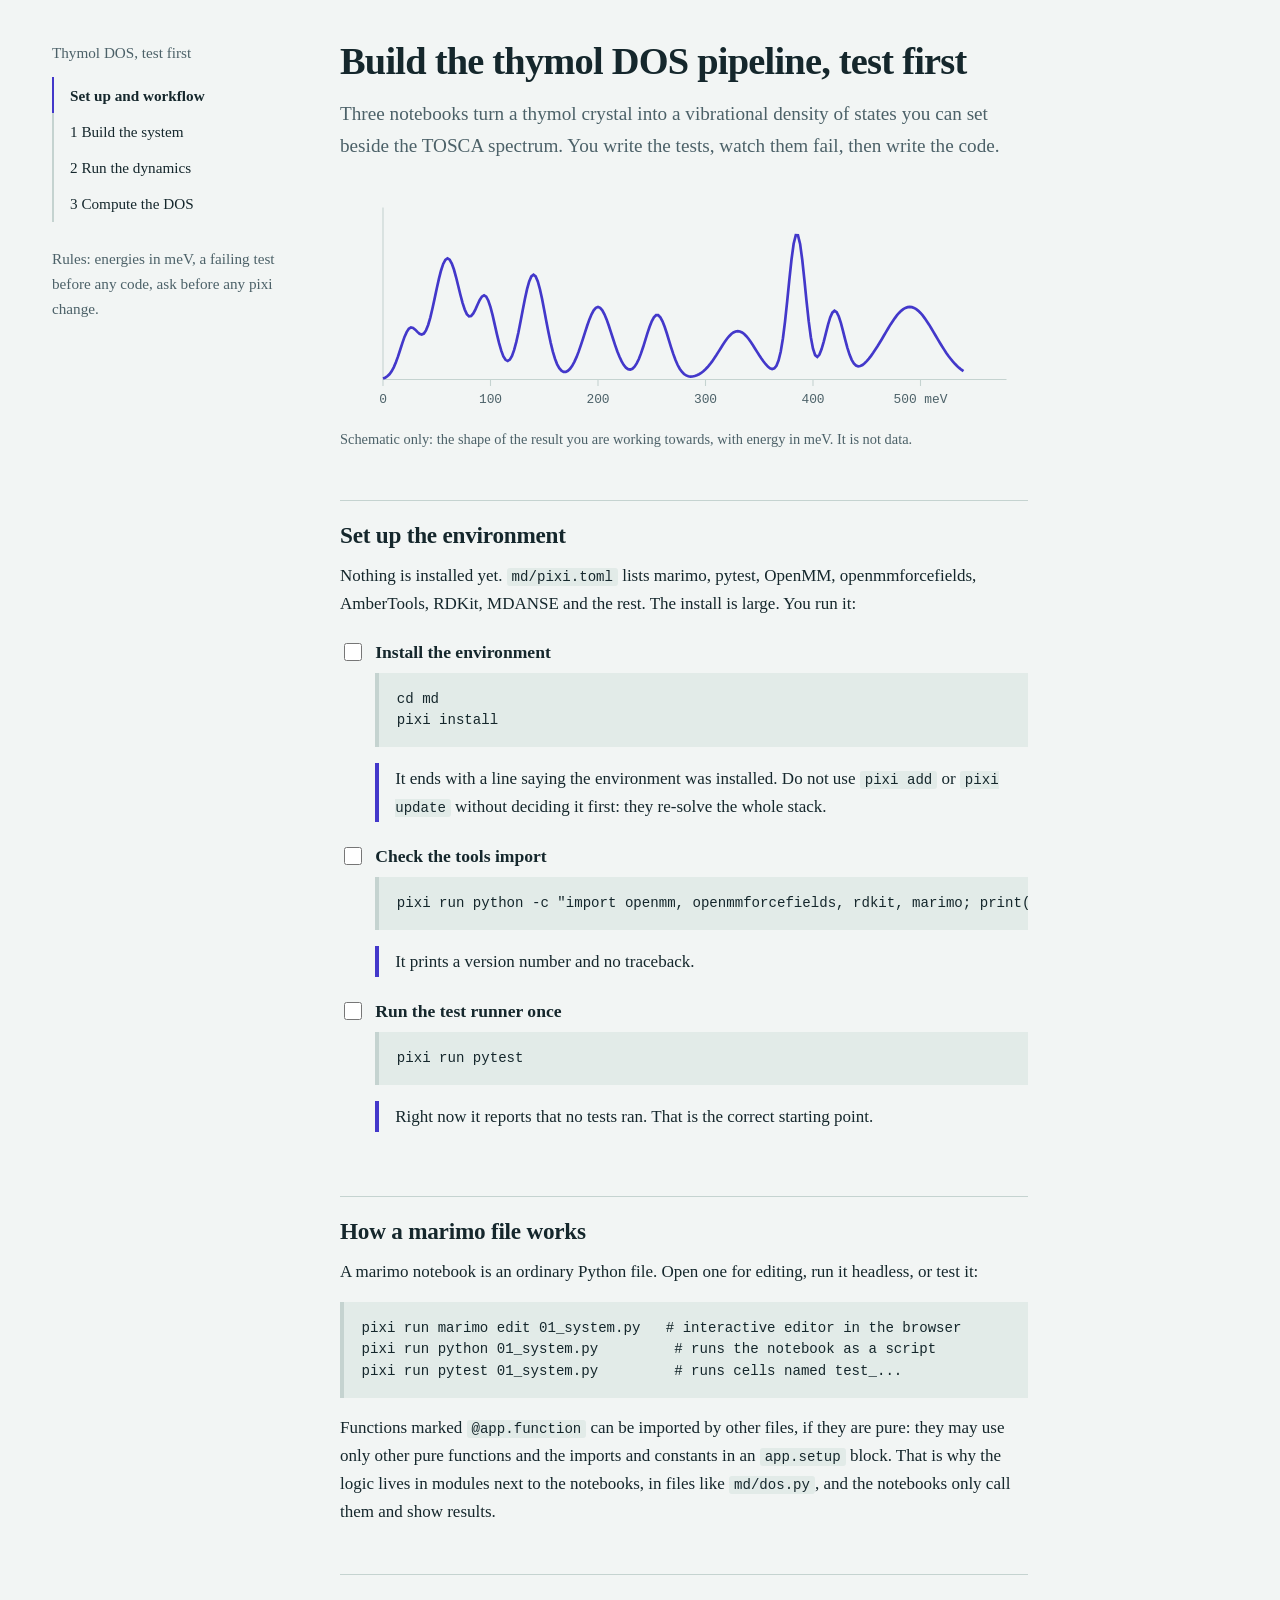
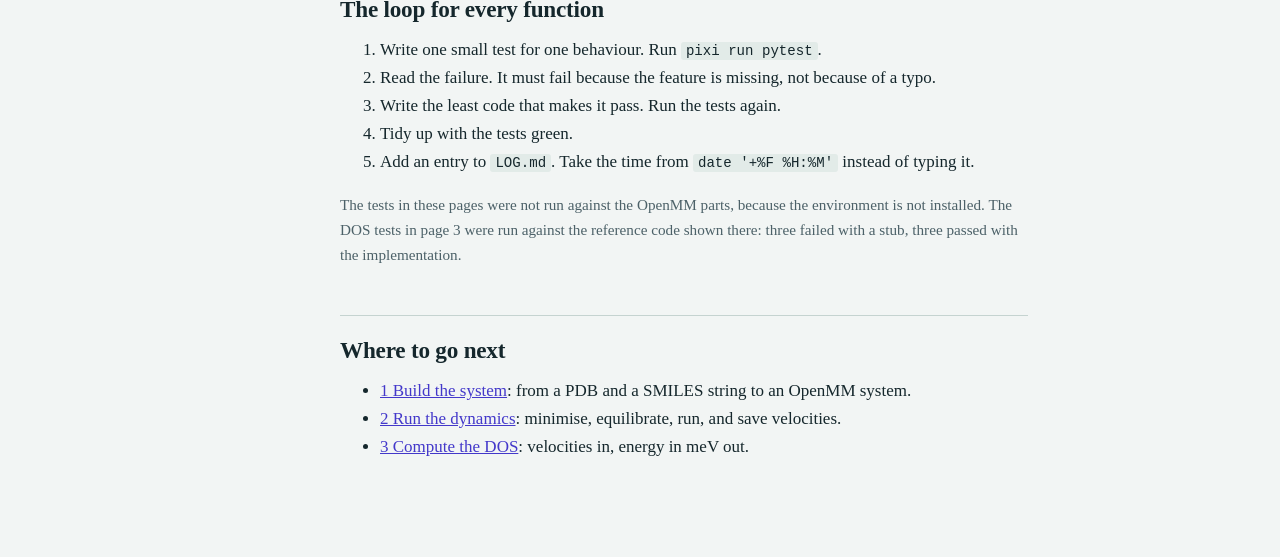
==== docs/tutorials/index.html @ 717a7f6c "Add pytest (solved), MD design spec, empty marimo notebooks, tutorials Co-Authored-By: Claude Sonnet" ====
<!doctype html>
<html lang="en"><head><meta charset="utf-8"><meta name="viewport" content="width=device-width,initial-scale=1">
<title>Thymol DOS, test first</title><link rel="stylesheet" href="tutorial.css"></head>
<body><div class="shell"><nav class="rail" aria-label="Tutorial pages"><p>Thymol DOS, test first</p><ol>
<li><a href="index.html" aria-current="page">Set up and workflow</a></li>
<li><a href="01_system.html">1 Build the system</a></li>
<li><a href="02_run.html">2 Run the dynamics</a></li>
<li><a href="03_dos.html">3 Compute the DOS</a></li></ol>
<p>Rules: energies in meV, a failing test before any code, ask before any pixi change.</p></nav>
<main><h1>Build the thymol DOS pipeline, test first</h1>
<p class="lead">Three notebooks turn a thymol crystal into a vibrational density of states you can set beside the TOSCA spectrum. You write the tests, watch them fail, then write the code.</p>
<figure><svg viewBox="0 0 640 220" role="img" aria-label="Schematic density of states: intensity against energy in meV, with several peaks">
<rect x="0" y="0" width="640" height="220" fill="none"/>
<g stroke="var(--rule)" stroke-width="1" fill="none"><path d="M40 20V180H620"/>
<path d="M40 180v6M140 180v6M240 180v6M340 180v6M440 180v6M540 180v6"/></g>
<g fill="var(--muted)" font-size="12" font-family="ui-monospace,monospace" text-anchor="middle">
<text x="40" y="202">0</text><text x="140" y="202">100</text><text x="240" y="202">200</text><text x="340" y="202">300</text><text x="440" y="202">400</text><text x="540" y="202">500 meV</text></g>
<path d="M40 179.0 L42 178.3 L44 177.0 L46 175.1 L48 172.4 L50 168.7 L52 164.0 L54 158.5 L56 152.3 L58 146.1 L60 140.4 L62 135.9 L64 132.8 L66 131.6 L68 132.0 L70 133.6 L72 135.7 L74 137.5 L76 138.2 L78 137.3 L80 134.3 L82 129.3 L84 122.4 L86 114.0 L88 104.8 L90 95.4 L92 86.4 L94 78.6 L96 72.5 L98 68.7 L100 67.3 L102 68.5 L104 72.1 L106 77.7 L108 84.9 L110 93.0 L112 101.2 L114 108.7 L116 114.9 L118 119.2 L120 121.2 L122 120.9 L124 118.6 L126 114.8 L128 110.2 L130 106.0 L132 102.9 L134 101.7 L136 102.9 L138 106.7 L140 112.7 L142 120.4 L144 129.2 L146 138.0 L148 146.2 L150 153.2 L152 158.5 L154 161.7 L156 162.7 L158 161.5 L160 158.0 L162 152.5 L164 145.0 L166 136.0 L168 125.9 L170 115.3 L172 105.1 L174 95.9 L176 88.7 L178 84.1 L180 82.5 L182 84.1 L184 88.7 L186 96.0 L188 105.1 L190 115.5 L192 126.2 L194 136.5 L196 145.9 L198 154.1 L200 160.7 L202 165.9 L204 169.5 L206 171.8 L208 172.9 L210 172.9 L212 171.9 L214 170.0 L216 167.3 L218 163.6 L220 159.2 L222 154.1 L224 148.3 L226 142.2 L228 135.9 L230 129.8 L232 124.1 L234 119.3 L236 115.6 L238 113.3 L240 112.5 L242 113.3 L244 115.6 L246 119.3 L248 124.1 L250 129.8 L252 135.9 L254 142.1 L256 148.2 L258 153.9 L260 158.9 L262 163.2 L264 166.6 L266 169.0 L268 170.4 L270 170.8 L272 170.0 L274 168.1 L276 165.0 L278 160.9 L280 155.7 L282 149.8 L284 143.4 L286 136.9 L288 130.9 L290 125.8 L292 122.2 L294 120.2 L296 120.2 L298 122.2 L300 125.9 L302 131.0 L304 137.0 L306 143.6 L308 150.1 L310 156.2 L312 161.7 L314 166.3 L316 170.0 L318 172.8 L320 174.9 L322 176.2 L324 177.0 L326 177.3 L328 177.2 L330 176.8 L332 176.1 L334 175.1 L336 173.9 L338 172.3 L340 170.5 L342 168.4 L344 166.0 L346 163.4 L348 160.5 L350 157.5 L352 154.3 L354 151.1 L356 147.9 L358 144.9 L360 142.1 L362 139.7 L364 137.7 L366 136.2 L368 135.3 L370 135.0 L372 135.3 L374 136.2 L376 137.7 L378 139.7 L380 142.1 L382 144.9 L384 147.9 L386 151.1 L388 154.3 L390 157.5 L392 160.5 L394 163.3 L396 165.8 L398 168.0 L400 169.5 L402 170.2 L404 169.6 L406 167.2 L408 162.2 L410 153.9 L412 141.8 L414 126.0 L416 107.1 L418 87.1 L420 68.4 L422 53.7 L424 45.7 L426 45.8 L428 53.9 L430 68.6 L432 87.4 L434 107.3 L436 125.7 L438 140.7 L440 151.3 L442 157.3 L444 158.9 L446 156.8 L448 151.7 L450 144.7 L452 136.8 L454 128.9 L456 122.3 L458 117.8 L460 116.0 L462 117.3 L464 121.4 L466 127.6 L468 135.2 L470 143.1 L472 150.5 L474 156.8 L476 161.7 L478 165.0 L480 167.0 L482 167.7 L484 167.4 L486 166.5 L488 164.9 L490 162.9 L492 160.6 L494 158.0 L496 155.2 L498 152.2 L500 149.1 L502 145.8 L504 142.5 L506 139.1 L508 135.7 L510 132.3 L512 129.0 L514 126.0 L516 123.1 L518 120.4 L520 118.1 L522 116.1 L524 114.6 L526 113.4 L528 112.7 L530 112.5 L532 112.7 L534 113.4 L536 114.6 L538 116.1 L540 118.1 L542 120.4 L544 123.1 L546 126.0 L548 129.0 L550 132.3 L552 135.7 L554 139.1 L556 142.5 L558 145.8 L560 149.1 L562 152.2 L564 155.3 L566 158.1 L568 160.7 L570 163.2 L572 165.4 L574 167.4 L576 169.2 L578 170.9 L580 172.3" fill="none" stroke="var(--signal)" stroke-width="2.5"/></svg><figcaption>Schematic only: the shape of the result you are working towards, with energy in meV. It is not data.</figcaption></figure>
<h2>Set up the environment</h2>
<p>Nothing is installed yet. <code>md/pixi.toml</code> lists marimo, pytest, OpenMM, openmmforcefields, AmberTools, RDKit, MDANSE and the rest. The install is large. You run it:</p>
<section class="step"><input type="checkbox" aria-label="Done: Install the environment"><div><h3>Install the environment</h3><pre class=""><code>cd md
pixi install</code></pre><p class="expect">It ends with a line saying the environment was installed. Do not use <code>pixi add</code> or <code>pixi update</code> without deciding it first: they re-solve the whole stack.</p></div></section>
<section class="step"><input type="checkbox" aria-label="Done: Check the tools import"><div><h3>Check the tools import</h3><pre class=""><code>pixi run python -c &quot;import openmm, openmmforcefields, rdkit, marimo; print(openmm.__version__)&quot;</code></pre><p class="expect">It prints a version number and no traceback.</p></div></section>
<section class="step"><input type="checkbox" aria-label="Done: Run the test runner once"><div><h3>Run the test runner once</h3><pre class=""><code>pixi run pytest</code></pre><p class="expect">Right now it reports that no tests ran. That is the correct starting point.</p></div></section>
<h2>How a marimo file works</h2>
<p>A marimo notebook is an ordinary Python file. Open one for editing, run it headless, or test it:</p>
<pre class=""><code>pixi run marimo edit 01_system.py   # interactive editor in the browser
pixi run python 01_system.py         # runs the notebook as a script
pixi run pytest 01_system.py         # runs cells named test_...</code></pre>
<p>Functions marked <code>@app.function</code> can be imported by other files, if they are pure: they may use only other pure functions and the imports and constants in an <code>app.setup</code> block. That is why the logic lives in modules next to the notebooks, in files like <code>md/dos.py</code>, and the notebooks only call them and show results.</p>
<h2>The loop for every function</h2>
<ol>
<li>Write one small test for one behaviour. Run <code>pixi run pytest</code>.</li>
<li>Read the failure. It must fail because the feature is missing, not because of a typo.</li>
<li>Write the least code that makes it pass. Run the tests again.</li>
<li>Tidy up with the tests green.</li>
<li>Add an entry to <code>LOG.md</code>. Take the time from <code>date '+%F %H:%M'</code> instead of typing it.</li>
</ol>
<p class="note">The tests in these pages were not run against the OpenMM parts, because the environment is not installed. The DOS tests in page 3 were run against the reference code shown there: three failed with a stub, three passed with the implementation.</p>
<h2>Where to go next</h2>
<ul><li><a href="01_system.html">1 Build the system</a>: from a PDB and a SMILES string to an OpenMM system.</li>
<li><a href="02_run.html">2 Run the dynamics</a>: minimise, equilibrate, run, and save velocities.</li>
<li><a href="03_dos.html">3 Compute the DOS</a>: velocities in, energy in meV out.</li></ul></main></div><script src="progress.js"></script></body></html>
---- docs/tutorials/tutorial.css ----
:root{--paper:#F2F5F4;--ink:#15272C;--rule:#C5D3D0;--code:#E2EBE8;--signal:#4338CA;--red:#B3261E;--green:#17794A;--muted:#4C6168}
@media (prefers-color-scheme:dark){:root{--paper:#101C20;--ink:#E3ECEA;--rule:#2F4349;--code:#18292E;--signal:#9A93FF;--red:#FF8A80;--green:#6FD3A0;--muted:#9DB3B8}}
*{box-sizing:border-box}
html{font-size:100%}
body{margin:0;background:var(--paper);color:var(--ink);font:1.0625rem/1.65 Charter,"Iowan Old Style","Palatino Linotype",Palatino,Georgia,serif}
a{color:var(--signal)}
a:focus-visible,summary:focus-visible,input:focus-visible{outline:3px solid var(--signal);outline-offset:2px}
.shell{display:grid;grid-template-columns:15rem minmax(0,1fr);max-width:76rem;margin:0 auto;gap:0 3rem;padding:0 1.25rem}
nav.rail{position:sticky;top:0;align-self:start;padding:2.5rem 0;font-size:.95rem}
nav.rail p{margin:0 0 .75rem;color:var(--muted)}
nav.rail ol{list-style:none;margin:0 0 1.5rem;padding:0;border-left:2px solid var(--rule)}
nav.rail li a{display:block;padding:.35rem 0 .35rem 1rem;margin-left:-2px;border-left:2px solid transparent;text-decoration:none;color:var(--ink)}
nav.rail li a[aria-current=page]{border-left-color:var(--signal);font-weight:700}
nav.rail li a:hover{border-left-color:var(--rule)}
main{min-width:0;max-width:43rem;padding:2.5rem 0 5rem}
h1{font-size:2.4rem;line-height:1.1;letter-spacing:-.02em;margin:0 0 1rem}
h2{font-size:1.45rem;line-height:1.25;letter-spacing:-.01em;margin:3rem 0 .75rem;padding-top:1.25rem;border-top:1px solid var(--rule)}
h3{font-size:1.1rem;margin:1.75rem 0 .4rem}
p,ul,ol{margin:0 0 1rem}
.lead{font-size:1.2rem;color:var(--muted)}
code,pre{font-family:"JetBrains Mono","Cascadia Code",ui-monospace,Menlo,Consolas,monospace;font-size:.88rem}
code{background:var(--code);padding:.08em .35em;border-radius:3px}
pre{background:var(--code);padding:1rem 1.1rem;overflow-x:auto;border-left:4px solid var(--rule);margin:0 0 1rem;line-height:1.5}
pre code{background:none;padding:0}
pre.red{border-left-color:var(--red)}pre.green{border-left-color:var(--green)}
.tag{display:inline-block;font-weight:700;margin:.25rem 0 .35rem}
.tag.red{color:var(--red)}.tag.green{color:var(--green)}
.step{display:grid;grid-template-columns:1.6rem 1fr;gap:0 .6rem;align-items:start}
.step>input{margin-top:.55rem;width:1.1rem;height:1.1rem;accent-color:var(--signal)}
.step>div{min-width:0}
.step h3{margin:.2rem 0 .4rem}
.step:has(input:checked) h3{text-decoration:line-through;text-decoration-color:var(--rule);color:var(--muted)}
.expect{border-left:4px solid var(--signal);padding:.1rem 0 .1rem 1rem;margin:0 0 1rem;color:var(--ink)}
.note{color:var(--muted);font-size:.95rem}
details{margin:0 0 1rem;border:1px solid var(--rule);padding:.5rem 1rem}
summary{cursor:pointer;font-weight:700}
details[open] summary{margin-bottom:.6rem}
figure{margin:1.5rem 0 2rem}
figure svg{width:100%;height:auto;display:block}
figcaption{color:var(--muted);font-size:.9rem;margin-top:.4rem}
table{border-collapse:collapse;margin:0 0 1rem;width:100%;font-size:.95rem}
th,td{text-align:left;padding:.45rem .6rem;border-bottom:1px solid var(--rule);vertical-align:top}
@media (max-width:52rem){.shell{grid-template-columns:1fr}nav.rail{position:static;padding:1.25rem 0 0}nav.rail ol{border-left:0;display:flex;flex-wrap:wrap;gap:.25rem 1rem}nav.rail li a{padding:.2rem 0;border-left:0}h1{font-size:1.9rem}}
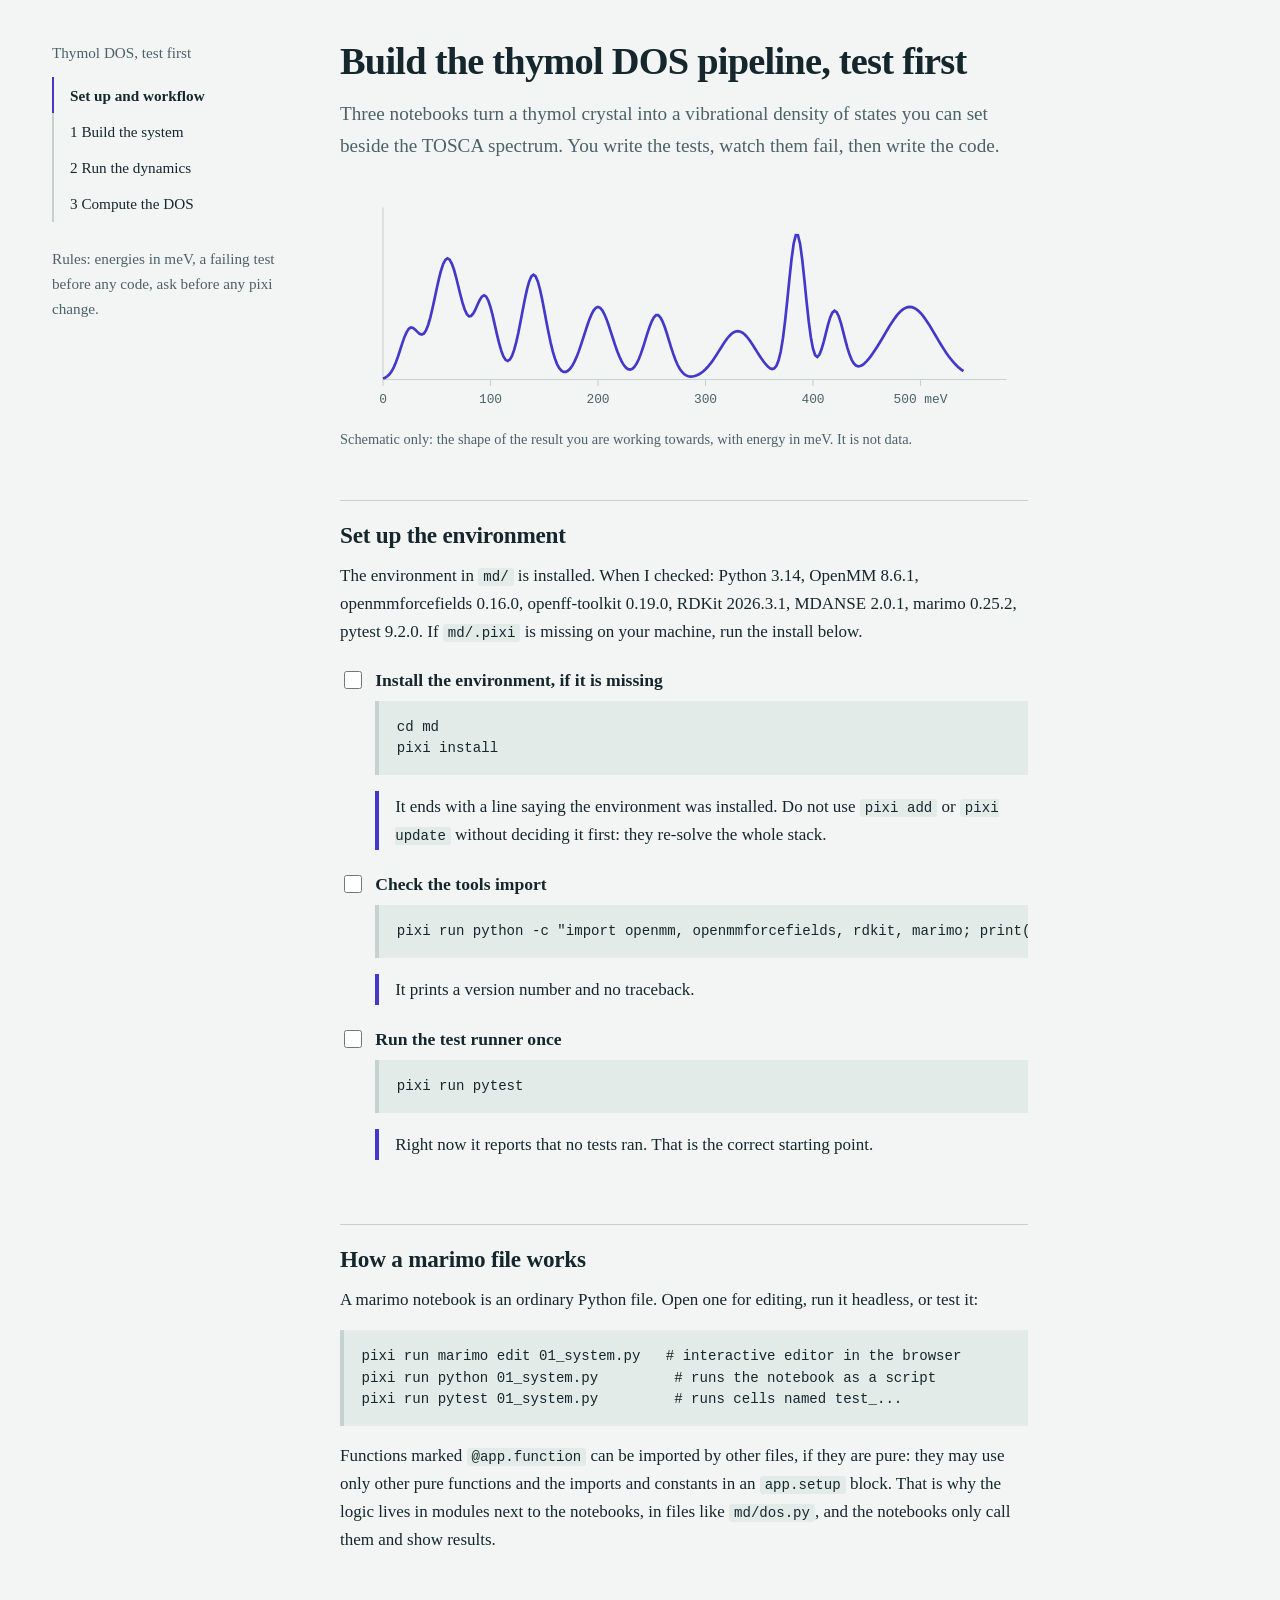
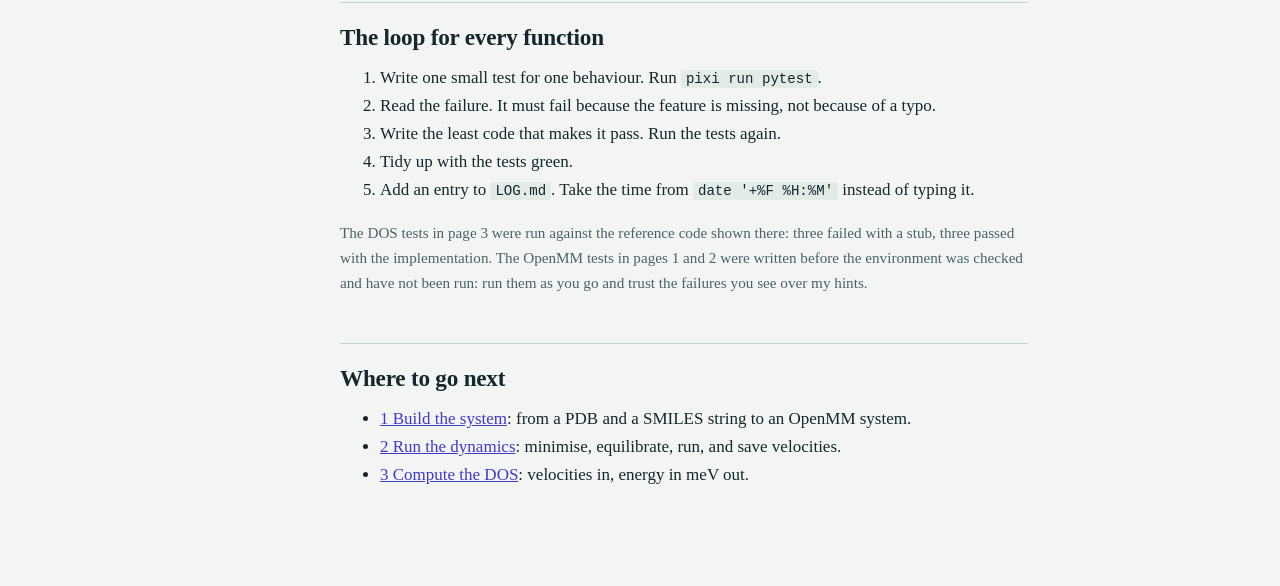
==== commit 83c76bd5: "Correct tutorial and log: environment is installed Co-Authored-By: Claude Sonnet 5.5 <noreply@anthro" ====
--- a/docs/tutorials/index.html
+++ b/docs/tutorials/index.html
@@ -17,8 +17,8 @@
 <text x="40" y="202">0</text><text x="140" y="202">100</text><text x="240" y="202">200</text><text x="340" y="202">300</text><text x="440" y="202">400</text><text x="540" y="202">500 meV</text></g>
 <path d="M40 179.0 L42 178.3 L44 177.0 L46 175.1 L48 172.4 L50 168.7 L52 164.0 L54 158.5 L56 152.3 L58 146.1 L60 140.4 L62 135.9 L64 132.8 L66 131.6 L68 132.0 L70 133.6 L72 135.7 L74 137.5 L76 138.2 L78 137.3 L80 134.3 L82 129.3 L84 122.4 L86 114.0 L88 104.8 L90 95.4 L92 86.4 L94 78.6 L96 72.5 L98 68.7 L100 67.3 L102 68.5 L104 72.1 L106 77.7 L108 84.9 L110 93.0 L112 101.2 L114 108.7 L116 114.9 L118 119.2 L120 121.2 L122 120.9 L124 118.6 L126 114.8 L128 110.2 L130 106.0 L132 102.9 L134 101.7 L136 102.9 L138 106.7 L140 112.7 L142 120.4 L144 129.2 L146 138.0 L148 146.2 L150 153.2 L152 158.5 L154 161.7 L156 162.7 L158 161.5 L160 158.0 L162 152.5 L164 145.0 L166 136.0 L168 125.9 L170 115.3 L172 105.1 L174 95.9 L176 88.7 L178 84.1 L180 82.5 L182 84.1 L184 88.7 L186 96.0 L188 105.1 L190 115.5 L192 126.2 L194 136.5 L196 145.9 L198 154.1 L200 160.7 L202 165.9 L204 169.5 L206 171.8 L208 172.9 L210 172.9 L212 171.9 L214 170.0 L216 167.3 L218 163.6 L220 159.2 L222 154.1 L224 148.3 L226 142.2 L228 135.9 L230 129.8 L232 124.1 L234 119.3 L236 115.6 L238 113.3 L240 112.5 L242 113.3 L244 115.6 L246 119.3 L248 124.1 L250 129.8 L252 135.9 L254 142.1 L256 148.2 L258 153.9 L260 158.9 L262 163.2 L264 166.6 L266 169.0 L268 170.4 L270 170.8 L272 170.0 L274 168.1 L276 165.0 L278 160.9 L280 155.7 L282 149.8 L284 143.4 L286 136.9 L288 130.9 L290 125.8 L292 122.2 L294 120.2 L296 120.2 L298 122.2 L300 125.9 L302 131.0 L304 137.0 L306 143.6 L308 150.1 L310 156.2 L312 161.7 L314 166.3 L316 170.0 L318 172.8 L320 174.9 L322 176.2 L324 177.0 L326 177.3 L328 177.2 L330 176.8 L332 176.1 L334 175.1 L336 173.9 L338 172.3 L340 170.5 L342 168.4 L344 166.0 L346 163.4 L348 160.5 L350 157.5 L352 154.3 L354 151.1 L356 147.9 L358 144.9 L360 142.1 L362 139.7 L364 137.7 L366 136.2 L368 135.3 L370 135.0 L372 135.3 L374 136.2 L376 137.7 L378 139.7 L380 142.1 L382 144.9 L384 147.9 L386 151.1 L388 154.3 L390 157.5 L392 160.5 L394 163.3 L396 165.8 L398 168.0 L400 169.5 L402 170.2 L404 169.6 L406 167.2 L408 162.2 L410 153.9 L412 141.8 L414 126.0 L416 107.1 L418 87.1 L420 68.4 L422 53.7 L424 45.7 L426 45.8 L428 53.9 L430 68.6 L432 87.4 L434 107.3 L436 125.7 L438 140.7 L440 151.3 L442 157.3 L444 158.9 L446 156.8 L448 151.7 L450 144.7 L452 136.8 L454 128.9 L456 122.3 L458 117.8 L460 116.0 L462 117.3 L464 121.4 L466 127.6 L468 135.2 L470 143.1 L472 150.5 L474 156.8 L476 161.7 L478 165.0 L480 167.0 L482 167.7 L484 167.4 L486 166.5 L488 164.9 L490 162.9 L492 160.6 L494 158.0 L496 155.2 L498 152.2 L500 149.1 L502 145.8 L504 142.5 L506 139.1 L508 135.7 L510 132.3 L512 129.0 L514 126.0 L516 123.1 L518 120.4 L520 118.1 L522 116.1 L524 114.6 L526 113.4 L528 112.7 L530 112.5 L532 112.7 L534 113.4 L536 114.6 L538 116.1 L540 118.1 L542 120.4 L544 123.1 L546 126.0 L548 129.0 L550 132.3 L552 135.7 L554 139.1 L556 142.5 L558 145.8 L560 149.1 L562 152.2 L564 155.3 L566 158.1 L568 160.7 L570 163.2 L572 165.4 L574 167.4 L576 169.2 L578 170.9 L580 172.3" fill="none" stroke="var(--signal)" stroke-width="2.5"/></svg><figcaption>Schematic only: the shape of the result you are working towards, with energy in meV. It is not data.</figcaption></figure>
 <h2>Set up the environment</h2>
-<p>Nothing is installed yet. <code>md/pixi.toml</code> lists marimo, pytest, OpenMM, openmmforcefields, AmberTools, RDKit, MDANSE and the rest. The install is large. You run it:</p>
-<section class="step"><input type="checkbox" aria-label="Done: Install the environment"><div><h3>Install the environment</h3><pre class=""><code>cd md
+<p>The environment in <code>md/</code> is installed. When I checked: Python 3.14, OpenMM 8.6.1, openmmforcefields 0.16.0, openff-toolkit 0.19.0, RDKit 2026.3.1, MDANSE 2.0.1, marimo 0.25.2, pytest 9.2.0. If <code>md/.pixi</code> is missing on your machine, run the install below.</p>
+<section class="step"><input type="checkbox" aria-label="Done: Install the environment, if it is missing"><div><h3>Install the environment, if it is missing</h3><pre class=""><code>cd md
 pixi install</code></pre><p class="expect">It ends with a line saying the environment was installed. Do not use <code>pixi add</code> or <code>pixi update</code> without deciding it first: they re-solve the whole stack.</p></div></section>
 <section class="step"><input type="checkbox" aria-label="Done: Check the tools import"><div><h3>Check the tools import</h3><pre class=""><code>pixi run python -c &quot;import openmm, openmmforcefields, rdkit, marimo; print(openmm.__version__)&quot;</code></pre><p class="expect">It prints a version number and no traceback.</p></div></section>
 <section class="step"><input type="checkbox" aria-label="Done: Run the test runner once"><div><h3>Run the test runner once</h3><pre class=""><code>pixi run pytest</code></pre><p class="expect">Right now it reports that no tests ran. That is the correct starting point.</p></div></section>
@@ -36,7 +36,7 @@
 <li>Tidy up with the tests green.</li>
 <li>Add an entry to <code>LOG.md</code>. Take the time from <code>date '+%F %H:%M'</code> instead of typing it.</li>
 </ol>
-<p class="note">The tests in these pages were not run against the OpenMM parts, because the environment is not installed. The DOS tests in page 3 were run against the reference code shown there: three failed with a stub, three passed with the implementation.</p>
+<p class="note">The DOS tests in page 3 were run against the reference code shown there: three failed with a stub, three passed with the implementation. The OpenMM tests in pages 1 and 2 were written before the environment was checked and have not been run: run them as you go and trust the failures you see over my hints.</p>
 <h2>Where to go next</h2>
 <ul><li><a href="01_system.html">1 Build the system</a>: from a PDB and a SMILES string to an OpenMM system.</li>
 <li><a href="02_run.html">2 Run the dynamics</a>: minimise, equilibrate, run, and save velocities.</li>
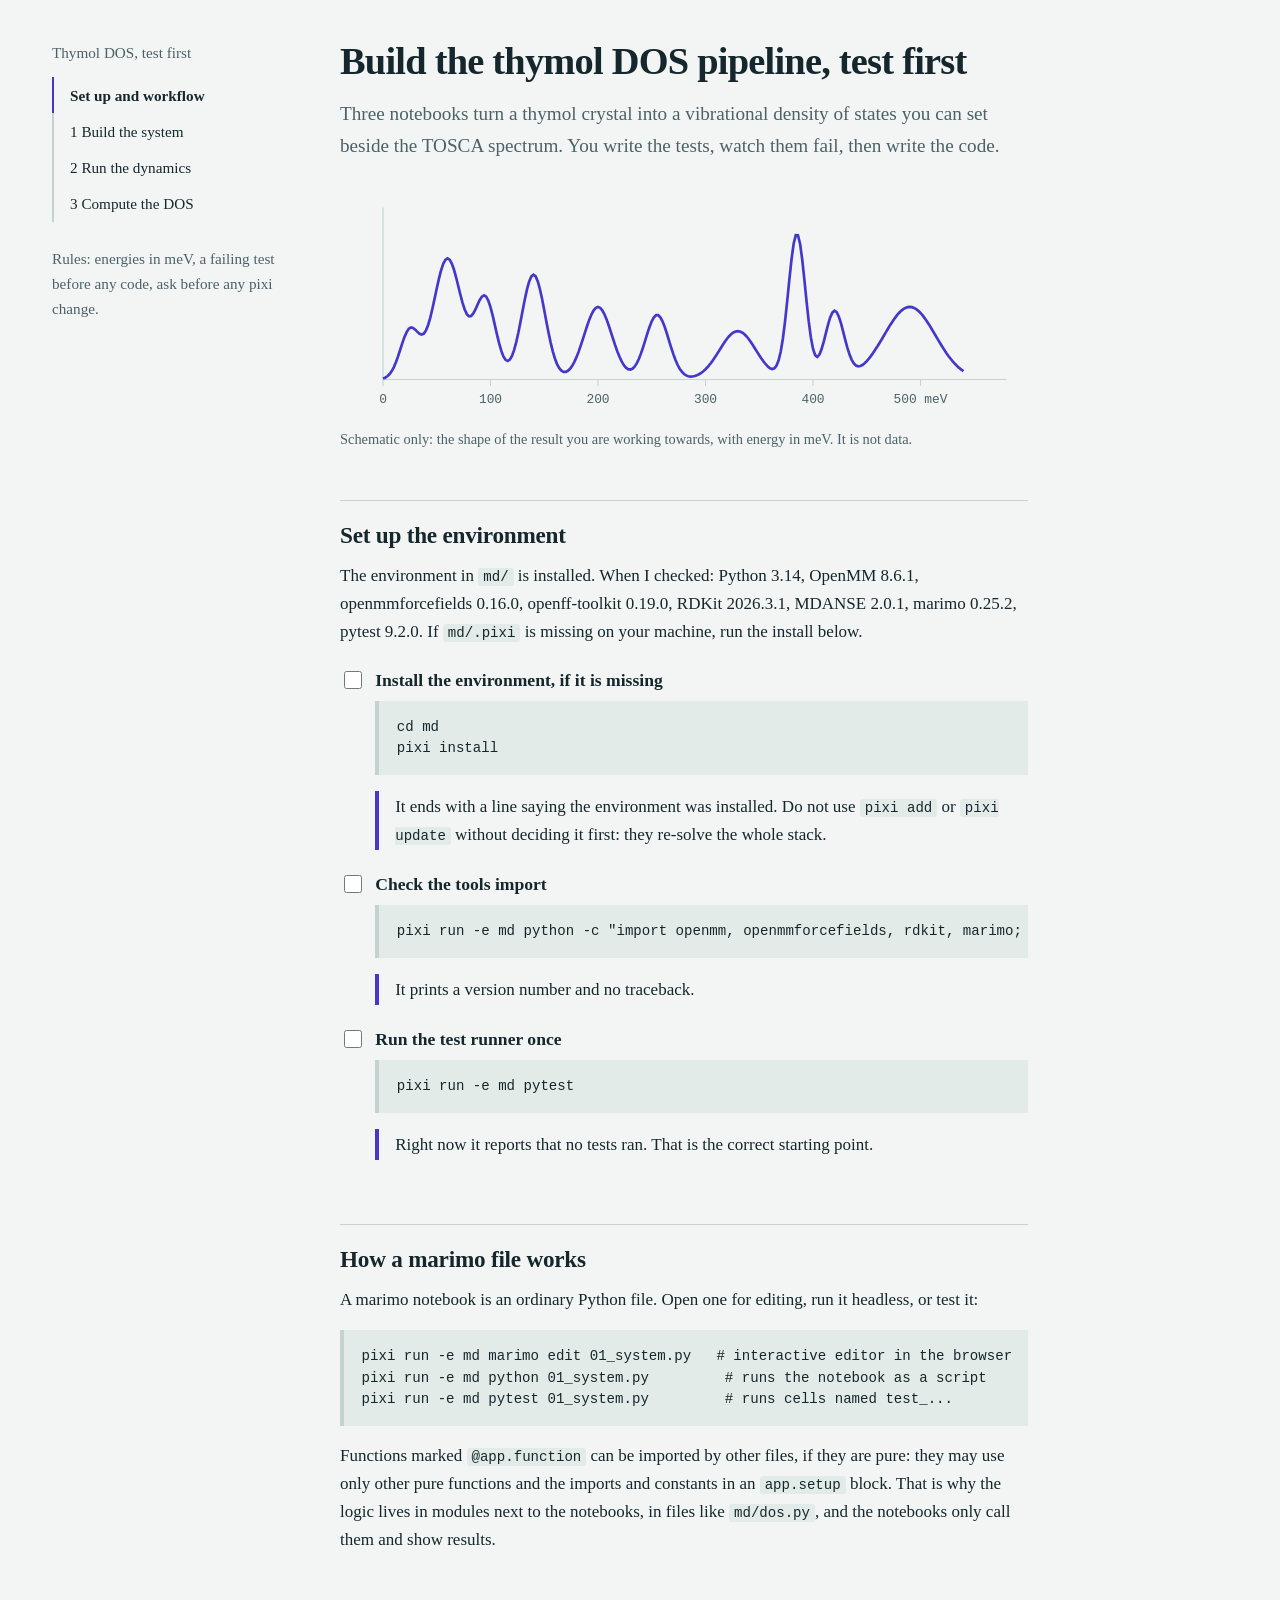
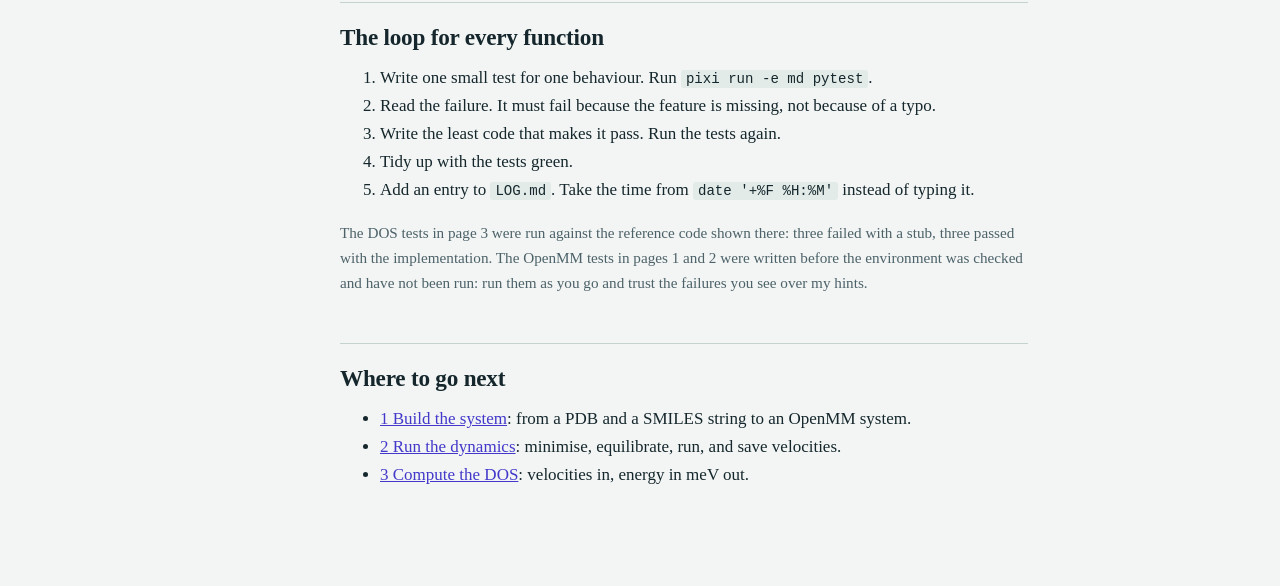
==== commit f612197c: "Docs: amend MD-DOS spec, add INS plan, update tutorials for the root environments Co-Authored-By: Cl" ====
--- a/docs/tutorials/index.html
+++ b/docs/tutorials/index.html
@@ -20,17 +20,17 @@
 <p>The environment in <code>md/</code> is installed. When I checked: Python 3.14, OpenMM 8.6.1, openmmforcefields 0.16.0, openff-toolkit 0.19.0, RDKit 2026.3.1, MDANSE 2.0.1, marimo 0.25.2, pytest 9.2.0. If <code>md/.pixi</code> is missing on your machine, run the install below.</p>
 <section class="step"><input type="checkbox" aria-label="Done: Install the environment, if it is missing"><div><h3>Install the environment, if it is missing</h3><pre class=""><code>cd md
 pixi install</code></pre><p class="expect">It ends with a line saying the environment was installed. Do not use <code>pixi add</code> or <code>pixi update</code> without deciding it first: they re-solve the whole stack.</p></div></section>
-<section class="step"><input type="checkbox" aria-label="Done: Check the tools import"><div><h3>Check the tools import</h3><pre class=""><code>pixi run python -c &quot;import openmm, openmmforcefields, rdkit, marimo; print(openmm.__version__)&quot;</code></pre><p class="expect">It prints a version number and no traceback.</p></div></section>
-<section class="step"><input type="checkbox" aria-label="Done: Run the test runner once"><div><h3>Run the test runner once</h3><pre class=""><code>pixi run pytest</code></pre><p class="expect">Right now it reports that no tests ran. That is the correct starting point.</p></div></section>
+<section class="step"><input type="checkbox" aria-label="Done: Check the tools import"><div><h3>Check the tools import</h3><pre class=""><code>pixi run -e md python -c &quot;import openmm, openmmforcefields, rdkit, marimo; print(openmm.__version__)&quot;</code></pre><p class="expect">It prints a version number and no traceback.</p></div></section>
+<section class="step"><input type="checkbox" aria-label="Done: Run the test runner once"><div><h3>Run the test runner once</h3><pre class=""><code>pixi run -e md pytest</code></pre><p class="expect">Right now it reports that no tests ran. That is the correct starting point.</p></div></section>
 <h2>How a marimo file works</h2>
 <p>A marimo notebook is an ordinary Python file. Open one for editing, run it headless, or test it:</p>
-<pre class=""><code>pixi run marimo edit 01_system.py   # interactive editor in the browser
-pixi run python 01_system.py         # runs the notebook as a script
-pixi run pytest 01_system.py         # runs cells named test_...</code></pre>
+<pre class=""><code>pixi run -e md marimo edit 01_system.py   # interactive editor in the browser
+pixi run -e md python 01_system.py         # runs the notebook as a script
+pixi run -e md pytest 01_system.py         # runs cells named test_...</code></pre>
 <p>Functions marked <code>@app.function</code> can be imported by other files, if they are pure: they may use only other pure functions and the imports and constants in an <code>app.setup</code> block. That is why the logic lives in modules next to the notebooks, in files like <code>md/dos.py</code>, and the notebooks only call them and show results.</p>
 <h2>The loop for every function</h2>
 <ol>
-<li>Write one small test for one behaviour. Run <code>pixi run pytest</code>.</li>
+<li>Write one small test for one behaviour. Run <code>pixi run -e md pytest</code>.</li>
 <li>Read the failure. It must fail because the feature is missing, not because of a typo.</li>
 <li>Write the least code that makes it pass. Run the tests again.</li>
 <li>Tidy up with the tests green.</li>
